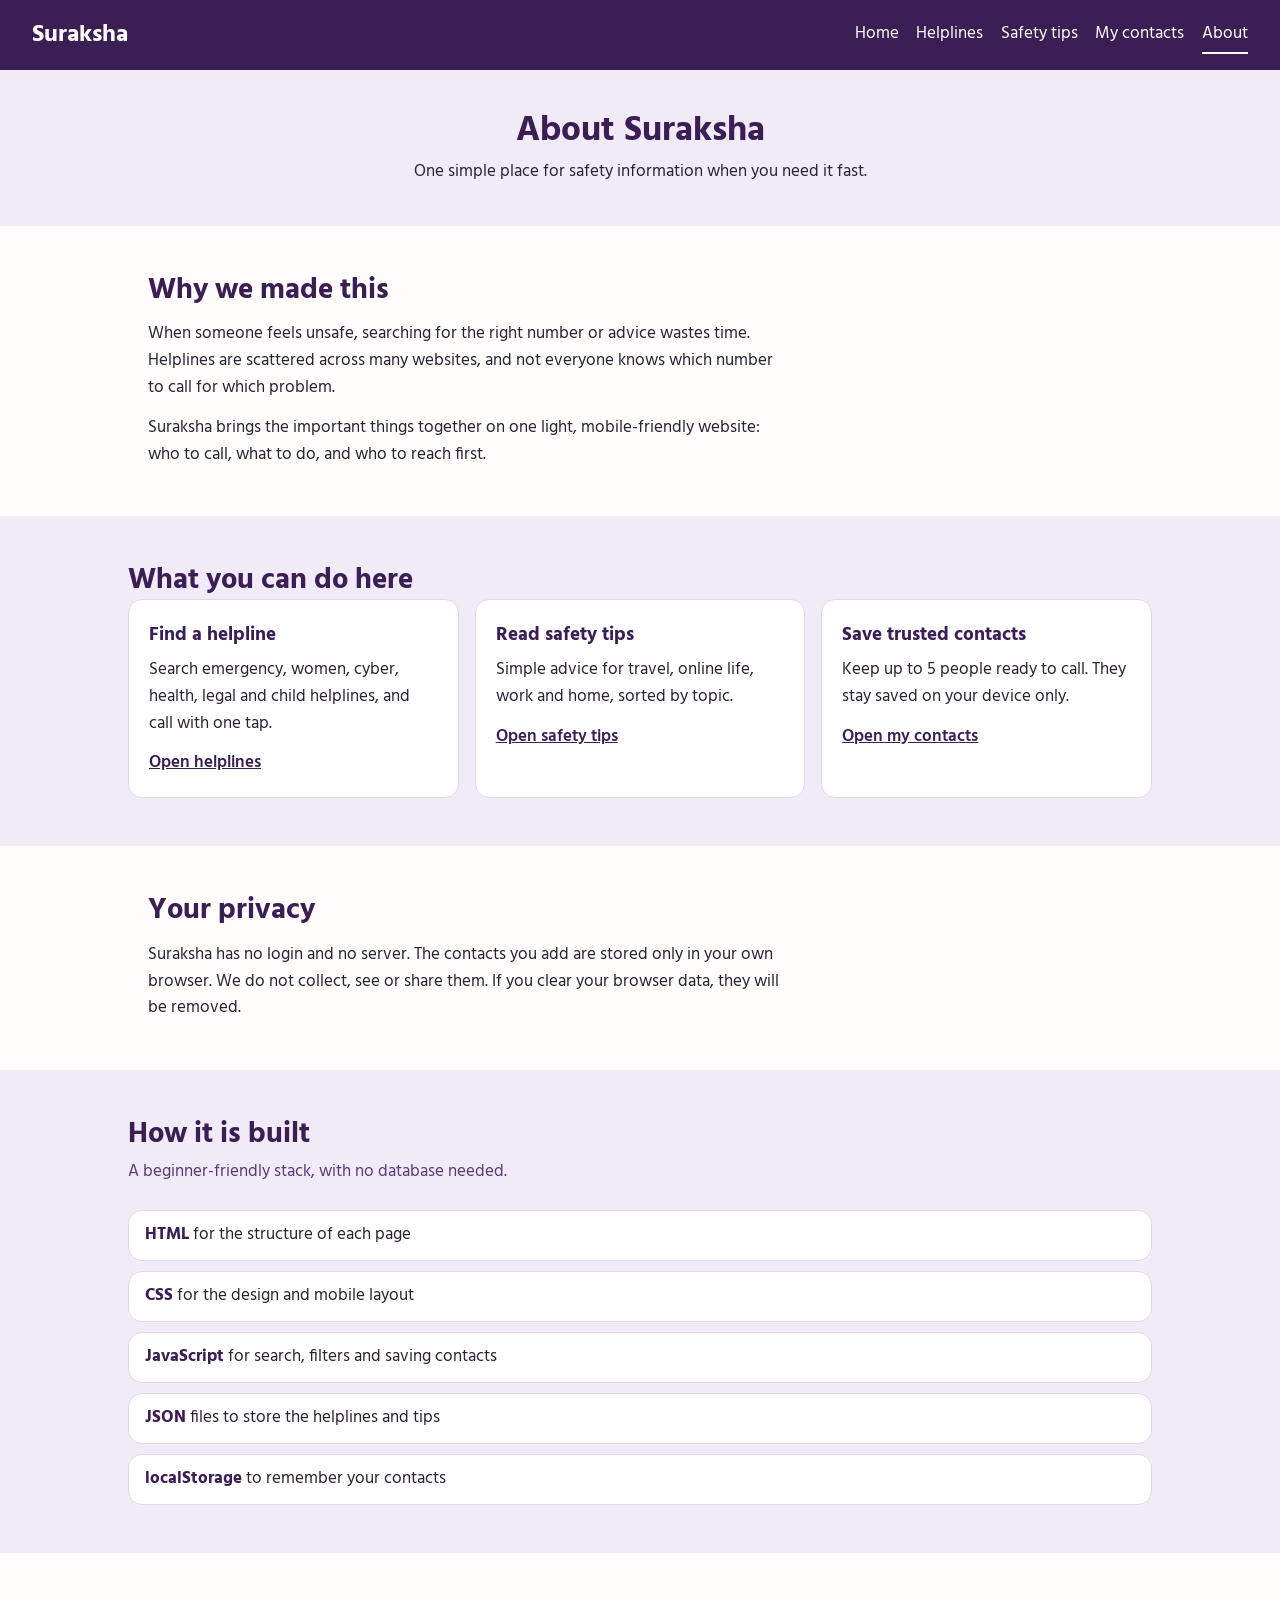
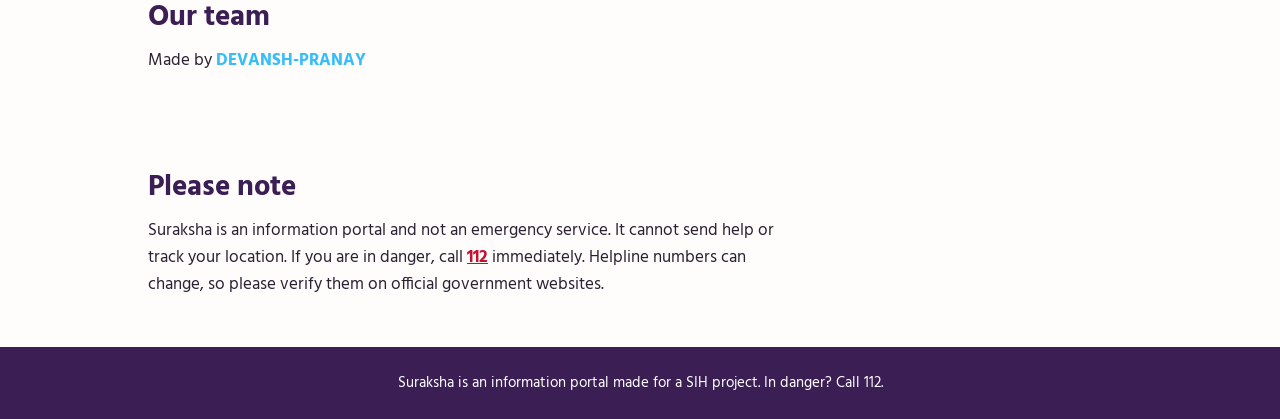
==== about.html @ a9cc21a6 "hyy" ====
<!DOCTYPE html>
<html lang="en">
<head>
  <meta charset="UTF-8">
  <meta name="viewport" content="width=device-width, initial-scale=1">
  <title>About | Suraksha</title>
  <meta name="description" content="About Suraksha, a women safety information portal.">

  <link rel="preconnect" href="https://fonts.googleapis.com">
  <link rel="preconnect" href="https://fonts.gstatic.com" crossorigin>
  <link href="https://fonts.googleapis.com/css2?family=Hind:wght@400;500;600;700&display=swap" rel="stylesheet">
  <link rel="stylesheet" href="style.css">
</head>
<body>

  <header class="site-header">
    <a href="index.html" class="logo">Suraksha</a>
    <nav class="nav" aria-label="Main">
      <a href="index.html">Home</a>
      <a href="helplines.html">Helplines</a>
      <a href="tips.html">Safety tips</a>
      <a href="contacts.html">My contacts</a>
      <a href="about.html" class="active">About</a>
    </nav>
  </header>

  <main>
    <section class="page-head">
      <h1>About Suraksha</h1>
      <p>One simple place for safety information when you need it fast.</p>
    </section>

    <!-- ===== PROBLEM aur PURPOSE ===== -->
    <section class="section prose">
      <h2>Why we made this</h2>
      <p>
        When someone feels unsafe, searching for the right number or advice wastes time.
        Helplines are scattered across many websites, and not everyone knows which number to call for which problem.
      </p>
      <p>
        Suraksha brings the important things together on one light, mobile-friendly website:
        who to call, what to do, and who to reach first.
      </p>
    </section>

    <!-- ===== KYA KYA HAI ===== -->
    <section class="section section-tint">
      <h2>What you can do here</h2>

      <div class="grid">
        <article class="card">
          <h3>Find a helpline</h3>
          <p>Search emergency, women, cyber, health, legal and child helplines, and call with one tap.</p>
          <a class="more-link" href="helplines.html">Open helplines</a>
        </article>

        <article class="card">
          <h3>Read safety tips</h3>
          <p>Simple advice for travel, online life, work and home, sorted by topic.</p>
          <a class="more-link" href="tips.html">Open safety tips</a>
        </article>

        <article class="card">
          <h3>Save trusted contacts</h3>
          <p>Keep up to 5 people ready to call. They stay saved on your device only.</p>
          <a class="more-link" href="contacts.html">Open my contacts</a>
        </article>
      </div>
    </section>

    <!-- ===== PRIVACY ===== -->
    <section class="section prose">
      <h2>Your privacy</h2>
      <p>
        Suraksha has no login and no server. The contacts you add are stored only in your own browser.
        We do not collect, see or share them. If you clear your browser data, they will be removed.
      </p>
    </section>

    <!-- ===== TECHNOLOGY ===== -->
    <section class="section section-tint">
      <h2>How it is built</h2>
      <p class="section-intro">A beginner-friendly stack, with no database needed.</p>

      <ul class="tech-list">
        <li><strong>HTML</strong> for the structure of each page</li>
        <li><strong>CSS</strong> for the design and mobile layout</li>
        <li><strong>JavaScript</strong> for search, filters and saving contacts</li>
        <li><strong>JSON</strong> files to store the helplines and tips</li>
        <li><strong>localStorage</strong> to remember your contacts</li>
      </ul>
    </section>

    <!-- ===== TEAM ===== -->
    <section class="section prose">
      <h2>Our team</h2>
      <!-- Yahan apni team ka naam, college aur SIH problem statement ID likho -->
      <p>
        Made by <span style="color: #38bdf8; font-weight: bold;">DEVANSH-PRANAY</span>
      </p>
    </section>

    <!-- ===== DISCLAIMER ===== -->
    <section class="section prose disclaimer">
      <h2>Please note</h2>
      <p>
        Suraksha is an information portal and not an emergency service. It cannot send help or track your location.
        If you are in danger, call <a href="tel:112">112</a> immediately.
        Helpline numbers can change, so please verify them on official government websites.
      </p>
    </section>
  </main>

  <footer class="site-footer">
    <p>Suraksha is an information portal made for a SIH project. In danger? Call 112.</p>
  </footer>

</body>
</html>
---- style.css ----
/* ===== COLORS aur settings ek jagah (CSS variables) =====
   Rang badalna ho toh sirf yahin badlo, poori site badal jayegi */
:root {
  --plum: #3b1e54;        /* main dark color */
  --plum-soft: #5a3a78;
  --lilac: #f1ebf7;       /* light background */
  --paper: #fffdfb;       /* page background */
  --sos: #c8102e;         /* emergency red */
  --sos-dark: #9e0c24;
  --text: #2b2233;
  --line: #e2d8ec;
  --radius: 14px;
}

/* ===== RESET: har browser ki default spacing hatao ===== */
* {
  box-sizing: border-box;
  margin: 0;
  padding: 0;
}

body {
  font-family: "Hind", system-ui, -apple-system, "Segoe UI", sans-serif;
  background: var(--paper);
  color: var(--text);
  line-height: 1.6;
  font-size: 1.05rem;
}

a {
  color: inherit;
}

/* Keyboard se navigate karne wale ko focus dikhe */
a:focus-visible {
  outline: 3px solid var(--plum-soft);
  outline-offset: 3px;
}

/* ===== HEADER / NAVBAR ===== */
.site-header {
  display: flex;
  flex-wrap: wrap;            /* chhoti screen pe niche aa jaye */
  justify-content: space-between;
  align-items: center;
  gap: 0.5rem 1.5rem;
  padding: 1rem 1.25rem;
  background: var(--plum);
  color: #fff;
}

.logo {
  font-size: 1.5rem;
  font-weight: 700;
  text-decoration: none;
}

.nav {
  display: flex;
  flex-wrap: wrap;
  gap: 0.25rem 1.1rem;
}

.nav a {
  text-decoration: none;
  padding: 0.25rem 0;
  border-bottom: 2px solid transparent;
}

.nav a:hover,
.nav a.active {
  border-bottom-color: #fff;
}

.site-header a:focus-visible {
  outline-color: #fff;
}

/* ===== HERO ===== */
.hero {
  display: flex;
  flex-direction: column;     /* mobile pe upar-neeche */
  align-items: center;
  text-align: center;
  gap: 2rem;
  padding: 3rem 1.25rem;
  background: var(--lilac);
}

.hero-text {
  max-width: 34rem;
}

.hero h1 {
  font-size: 2.4rem;
  line-height: 1.15;
  color: var(--plum);
  margin-bottom: 0.75rem;
}

/* Bada red emergency button */
.sos {
  display: flex;
  flex-direction: column;
  align-items: center;
  justify-content: center;
  width: 11rem;
  height: 11rem;
  border-radius: 50%;
  background: var(--sos);
  color: #fff;
  text-decoration: none;
  box-shadow: 0 0 0 0 rgba(200, 16, 46, 0.5);
  animation: pulse 2.4s infinite;
}

.sos:hover {
  background: var(--sos-dark);
}

.sos:focus-visible {
  outline-color: var(--plum);
  outline-offset: 6px;
}

.sos-number {
  font-size: 3.6rem;
  font-weight: 700;
  line-height: 1;
}

.sos-label {
  font-size: 1rem;
  margin-top: 0.25rem;
}

/* Halka sa pulse effect, sirf button pe */
@keyframes pulse {
  70%  { box-shadow: 0 0 0 22px rgba(200, 16, 46, 0); }
  100% { box-shadow: 0 0 0 0 rgba(200, 16, 46, 0); }
}

/* Jinko animation pasand nahi (settings mein off), unke liye band */
@media (prefers-reduced-motion: reduce) {
  .sos {
    animation: none;
  }
}

/* ===== SECTIONS ===== */
.section {
  padding: 3rem 1.25rem;
  max-width: 64rem;
  margin: 0 auto;
}

.section-tint {
  max-width: none;
  background: var(--lilac);
}

/* tint section ke andar content center rakhne ke liye */
.section-tint > * {
  max-width: 64rem;
  margin-left: auto;
  margin-right: auto;
}

.section h2 {
  font-size: 1.8rem;
  color: var(--plum);
  line-height: 1.2;
}

.section-intro {
  margin: 0.4rem auto 1.5rem;
  color: var(--plum-soft);
}

/* ===== CARDS ===== */
.grid {
  display: grid;
  grid-template-columns: 1fr;   /* mobile: ek column */
  gap: 1rem;
}

.card {
  background: #fff;
  border: 1px solid var(--line);
  border-radius: var(--radius);
  padding: 1.25rem;
}

.card h3 {
  font-size: 1.2rem;
  color: var(--plum);
  margin-bottom: 0.4rem;
}

.call-link {
  display: inline-block;
  margin-top: 0.9rem;
  padding: 0.45rem 1.1rem;
  border-radius: 999px;
  background: var(--plum);
  color: #fff;
  font-weight: 600;
  text-decoration: none;
}

.call-link:hover {
  background: var(--plum-soft);
}

.more {
  margin-top: 1.5rem;
  font-weight: 600;
}

.more a {
  color: var(--plum);
}

/* ===== CALL TO ACTION ===== */
.cta {
  text-align: center;
}

.cta p {
  margin: 0.5rem 0 1.25rem;
}

.button {
  display: inline-block;
  padding: 0.75rem 1.75rem;
  border-radius: 999px;
  background: var(--plum);
  color: #fff;
  font-weight: 600;
  text-decoration: none;
}

.button:hover {
  background: var(--plum-soft);
}

/* ===== FOOTER ===== */
.site-footer {
  padding: 1.5rem 1.25rem;
  background: var(--plum);
  color: #fff;
  text-align: center;
  font-size: 0.95rem;
}

/* ===== BADI SCREEN (tablet / laptop) ===== */
@media (min-width: 48rem) {
  .hero {
    flex-direction: row;        /* text left, button right */
    justify-content: center;
    text-align: left;
    gap: 4rem;
    padding: 4.5rem 2rem;
  }

  .hero h1 {
    font-size: 3.2rem;
  }

  .grid {
    grid-template-columns: repeat(3, 1fr);  /* teen column */
  }

  .site-header {
    padding: 1rem 2rem;
  }
}

/* ===== HELPLINES PAGE ===== */
.page-head {
  padding: 2.5rem 1.25rem;
  background: var(--lilac);
  text-align: center;
}

.page-head h1 {
  font-size: 2.2rem;
  color: var(--plum);
  line-height: 1.2;
  margin-bottom: 0.4rem;
}

/* Search box aur dropdown */
.filters {
  display: flex;
  flex-direction: column;
  gap: 1rem;
  margin-bottom: 1rem;
}

.field {
  display: flex;
  flex-direction: column;
  gap: 0.3rem;
  flex: 1;
}

.field label {
  font-weight: 600;
  color: var(--plum);
}

.field input,
.field select {
  font: inherit;
  padding: 0.65rem 0.85rem;
  border: 1.5px solid var(--line);
  border-radius: var(--radius);
  background: #fff;
  color: var(--text);
}

.field input:focus-visible,
.field select:focus-visible {
  outline: 3px solid var(--plum-soft);
  outline-offset: 2px;
}

.result-count {
  margin-bottom: 1rem;
  color: var(--plum-soft);
  font-weight: 500;
}

/* Category ka chhota label card ke upar */
.tag {
  display: inline-block;
  margin-bottom: 0.5rem;
  padding: 0.1rem 0.7rem;
  border-radius: 999px;
  background: var(--lilac);
  color: var(--plum);
  font-size: 0.85rem;
  font-weight: 600;
}

.empty {
  padding: 1.5rem;
  text-align: center;
  background: var(--lilac);
  border-radius: var(--radius);
}

.note {
  margin-top: 2rem;
  font-size: 0.95rem;
  color: var(--plum-soft);
}

@media (min-width: 48rem) {
  .filters {
    flex-direction: row;
  }

  .field:first-child {
    flex: 2;
  }
}

/* ===== TIPS PAGE: filter buttons ===== */
.chips {
  display: flex;
  flex-wrap: wrap;
  gap: 0.6rem;
  margin-bottom: 1rem;
}

.chip {
  font: inherit;
  font-weight: 600;
  padding: 0.45rem 1.1rem;
  border: 1.5px solid var(--plum);
  border-radius: 999px;
  background: #fff;
  color: var(--plum);
  cursor: pointer;
}

.chip:hover {
  background: var(--lilac);
}

/* Jo button selected hai */
.chip.is-active {
  background: var(--plum);
  color: #fff;
}

.chip:focus-visible {
  outline: 3px solid var(--plum-soft);
  outline-offset: 2px;
}

.note a {
  color: var(--sos);
  font-weight: 700;
}

/* ===== CONTACTS PAGE ===== */
.contacts-layout {
  display: grid;
  grid-template-columns: 1fr;
  gap: 2rem;
}

.contact-form,
.contacts-saved {
  min-width: 0;
}

.contact-form {
  display: flex;
  flex-direction: column;
  gap: 1rem;
  padding: 1.25rem;
  background: #fff;
  border: 1px solid var(--line);
  border-radius: var(--radius);
  align-self: start;
}

.contact-form h2,
.contacts-saved h2 {
  font-size: 1.4rem;
  color: var(--plum);
}

.contact-form .button {
  border: 0;
  font: inherit;
  font-weight: 600;
  cursor: pointer;
  align-self: flex-start;
}

.form-message {
  min-height: 1.5rem;
  color: var(--sos);
  font-weight: 600;
}

.count {
  font-size: 1rem;
  font-weight: 500;
  color: var(--plum-soft);
}

.contact-list {
  list-style: none;
  display: flex;
  flex-direction: column;
  gap: 0.8rem;
  margin-top: 1rem;
}

.contact-item {
  display: flex;
  flex-wrap: wrap;
  justify-content: space-between;
  align-items: center;
  gap: 0.75rem;
  padding: 1rem 1.1rem;
  background: #fff;
  border: 1px solid var(--line);
  border-radius: var(--radius);
}

.contact-info {
  display: flex;
  flex-direction: column;
  min-width: 0;
  overflow-wrap: anywhere;
}

.contact-info strong {
  font-size: 1.15rem;
  color: var(--plum);
}

.contact-actions {
  display: flex;
  align-items: center;
  gap: 0.6rem;
}

.contact-actions .call-link {
  margin-top: 0;
}

.delete-btn {
  font: inherit;
  font-weight: 600;
  padding: 0.45rem 1.1rem;
  border: 1.5px solid var(--sos);
  border-radius: 999px;
  background: #fff;
  color: var(--sos);
  cursor: pointer;
}

.delete-btn:hover {
  background: var(--sos);
  color: #fff;
}

.delete-btn:focus-visible {
  outline: 3px solid var(--plum-soft);
  outline-offset: 2px;
}

.contacts-saved .empty {
  margin-top: 1rem;
}

/* hidden attribute ko CSS se dabne se bachao */
[hidden] {
  display: none !important;
}

@media (min-width: 48rem) {
  .contacts-layout {
    grid-template-columns: 1fr 1.2fr;
    gap: 2.5rem;
  }
}

/* ===== ABOUT PAGE ===== */
/* Lambi paragraph wali sections: line chhoti rakho taaki padhna aasan ho */
.prose p {
  max-width: 40rem;
  margin-top: 0.8rem;;
}

.prose a,
.card .more-link {
  color: var(--plum);
  font-weight: 600;
}

.card .more-link {
  display: inline-block;
  margin-top: 0.8rem;
}

.tech-list {
  list-style: none;
  display: flex;
  flex-direction: column;
  gap: 0.6rem;
}

.tech-list li {
  padding: 0.7rem 1rem;
  background: #fff;
  border: 1px solid var(--line);
  border-radius: var(--radius);
}

.tech-list strong {
  color: var(--plum);
}

.disclaimer a {
  color: var(--sos);
  font-weight: 700;
}
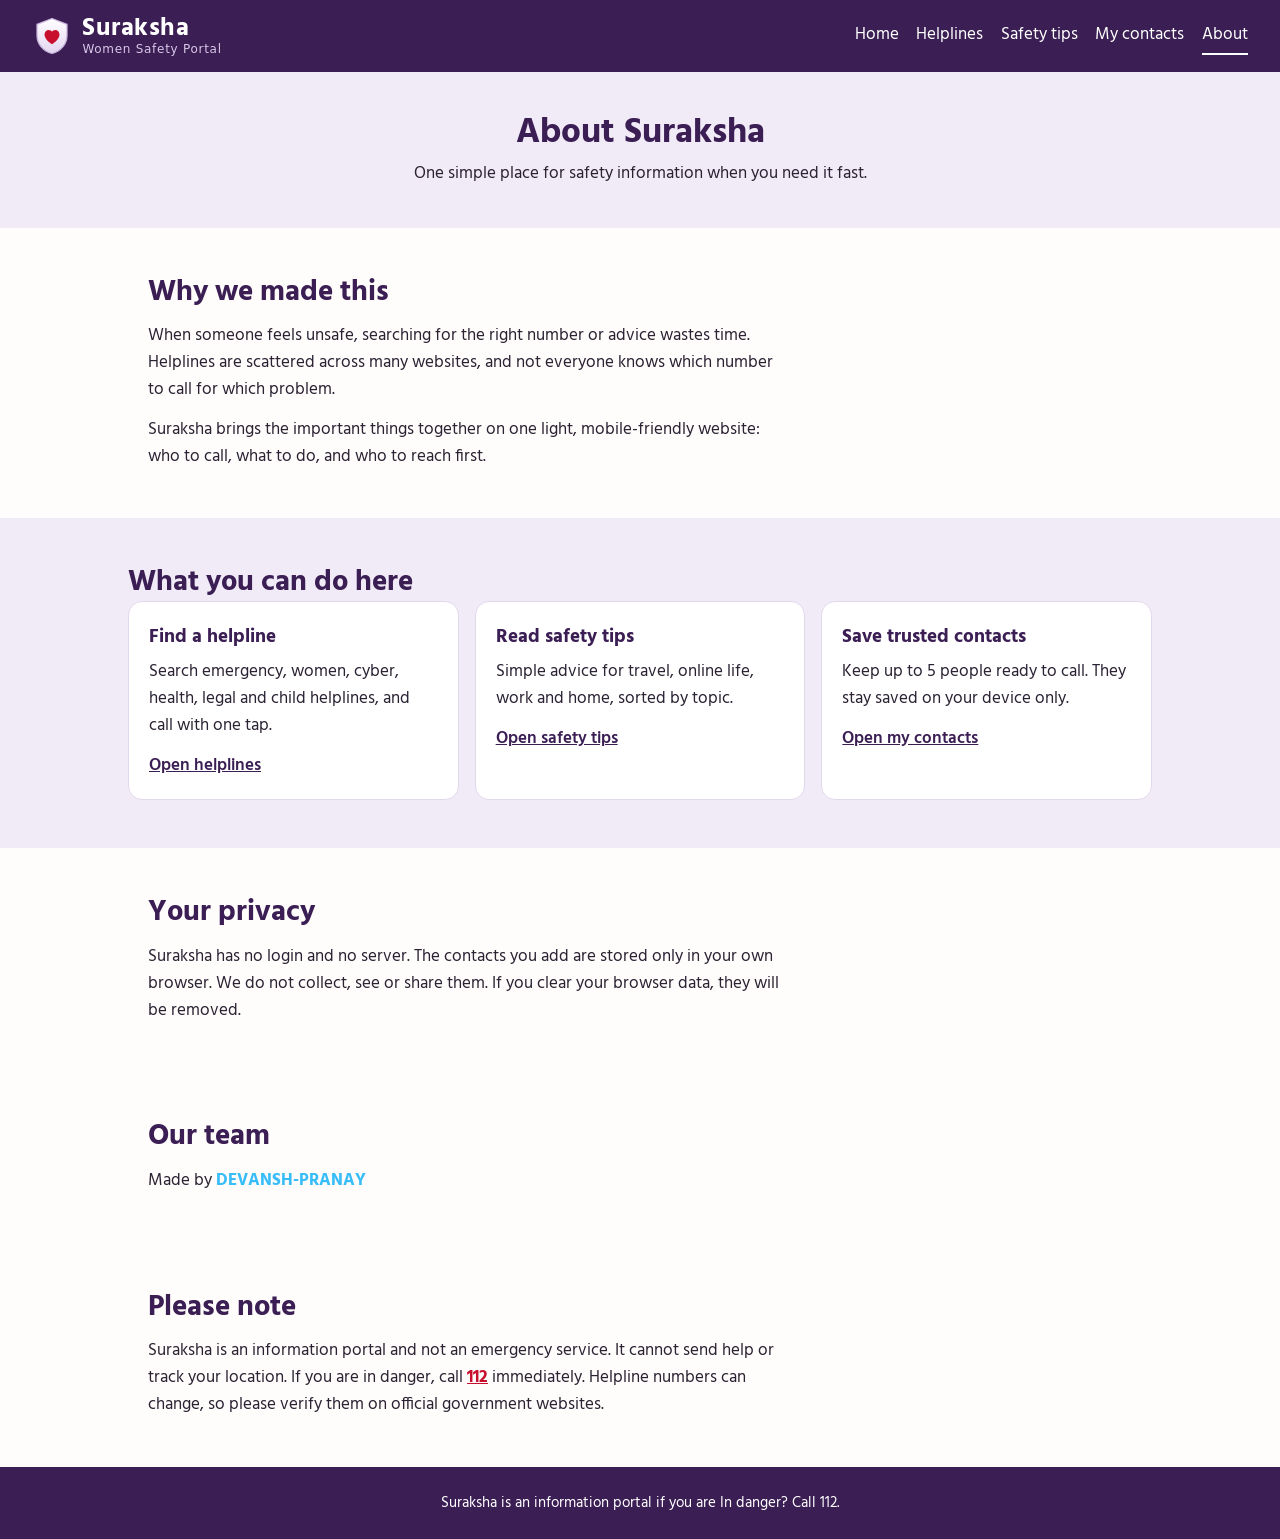
==== commit 7f3097c8: "Add logo" ====
--- a/about.html
+++ b/about.html
@@ -13,16 +13,27 @@
 </head>
 <body>
 
-  <header class="site-header">
-    <a href="index.html" class="logo">Suraksha</a>
-    <nav class="nav" aria-label="Main">
-      <a href="index.html">Home</a>
-      <a href="helplines.html">Helplines</a>
-      <a href="tips.html">Safety tips</a>
-      <a href="contacts.html">My contacts</a>
-      <a href="about.html" class="active">About</a>
-    </nav>
-  </header>
+<header class="site-header">
+
+  <!-- Logo: sabse left mein, nav ke BAHAR -->
+  <a href="about.html" class="logo" aria-label="Suraksha home">
+    <img src="images/logo.svg" alt="" width="40" height="40">
+    <span class="logo-text">
+      <span class="logo-name">Suraksha</span>
+      <span class="logo-tag">Women Safety Portal</span>
+    </span>
+  </a>
+
+  <!-- Sirf 5 links nav ke andar -->
+  <nav class="nav" aria-label="Main">
+    <a href="index.html">Home</a>
+    <a href="helplines.html">Helplines</a>
+    <a href="tips.html">Safety tips</a>
+    <a href="contacts.html">My contacts</a>
+    <a href="about.html"class="active">About</a>
+  </nav>
+
+</header>
 
   <main>
     <section class="page-head">
@@ -77,20 +88,7 @@
       </p>
     </section>
 
-    <!-- ===== TECHNOLOGY ===== -->
-    <section class="section section-tint">
-      <h2>How it is built</h2>
-      <p class="section-intro">A beginner-friendly stack, with no database needed.</p>
-
-      <ul class="tech-list">
-        <li><strong>HTML</strong> for the structure of each page</li>
-        <li><strong>CSS</strong> for the design and mobile layout</li>
-        <li><strong>JavaScript</strong> for search, filters and saving contacts</li>
-        <li><strong>JSON</strong> files to store the helplines and tips</li>
-        <li><strong>localStorage</strong> to remember your contacts</li>
-      </ul>
-    </section>
-
+    
     <!-- ===== TEAM ===== -->
     <section class="section prose">
       <h2>Our team</h2>
@@ -112,7 +110,7 @@
   </main>
 
   <footer class="site-footer">
-    <p>Suraksha is an information portal made for a SIH project. In danger? Call 112.</p>
+    <p>Suraksha is an information portal if you are In danger? Call 112.</p>
   </footer>
 
 </body>
--- a/style.css
+++ b/style.css
@@ -574,3 +574,28 @@
   color: var(--sos);
   font-weight: 700;
 }
+.logo {
+  display: flex;
+  align-items: center;
+  gap: 0.65rem;
+}
+.logo img {
+  display: block;
+  flex-shrink: 0;
+}
+.logo-text {
+  display: flex;
+  flex-direction: column;
+  line-height: 1.1;
+}
+.logo-name {
+  font-size: 1.55rem;
+  font-weight: 700;
+  letter-spacing: 0.02em;
+}
+.logo-tag {
+  font-size: 0.75rem;
+  font-weight: 500;
+  letter-spacing: 0.06em;
+  color: #d9c8ea;
+}
